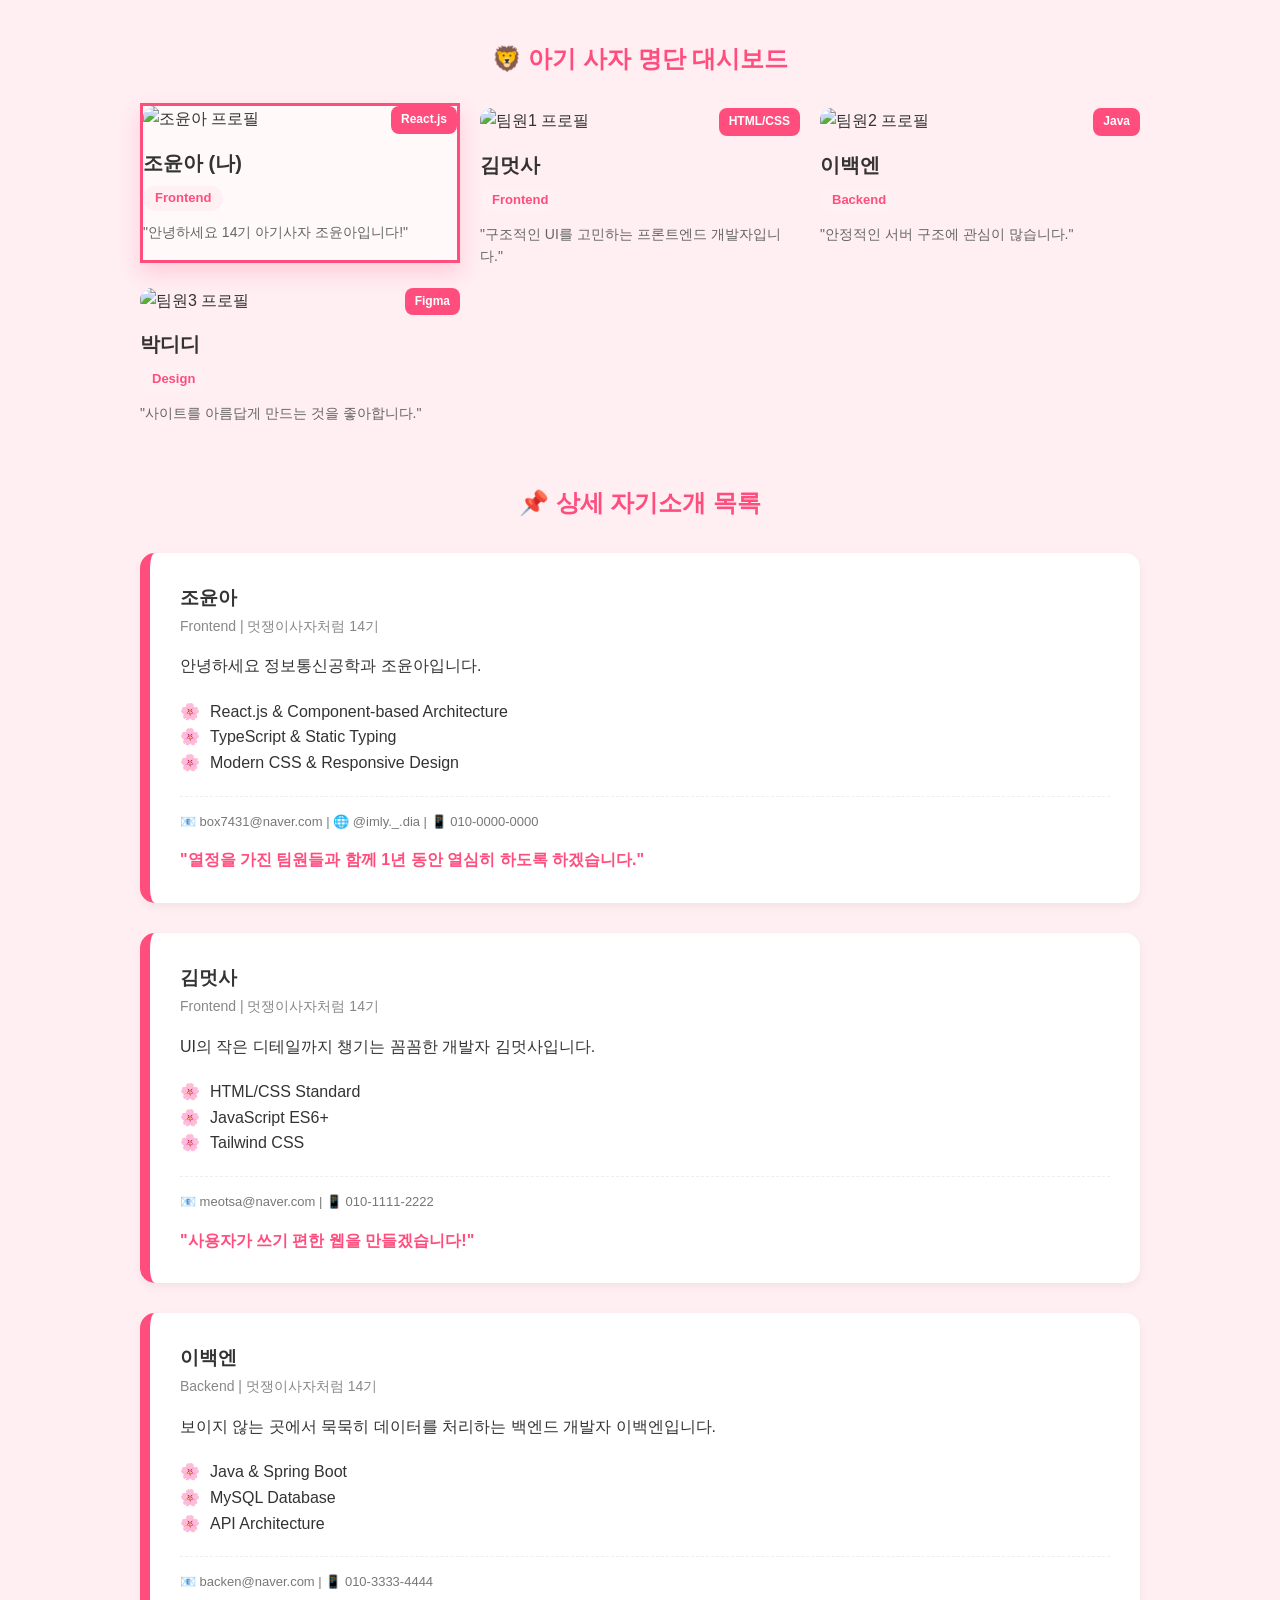
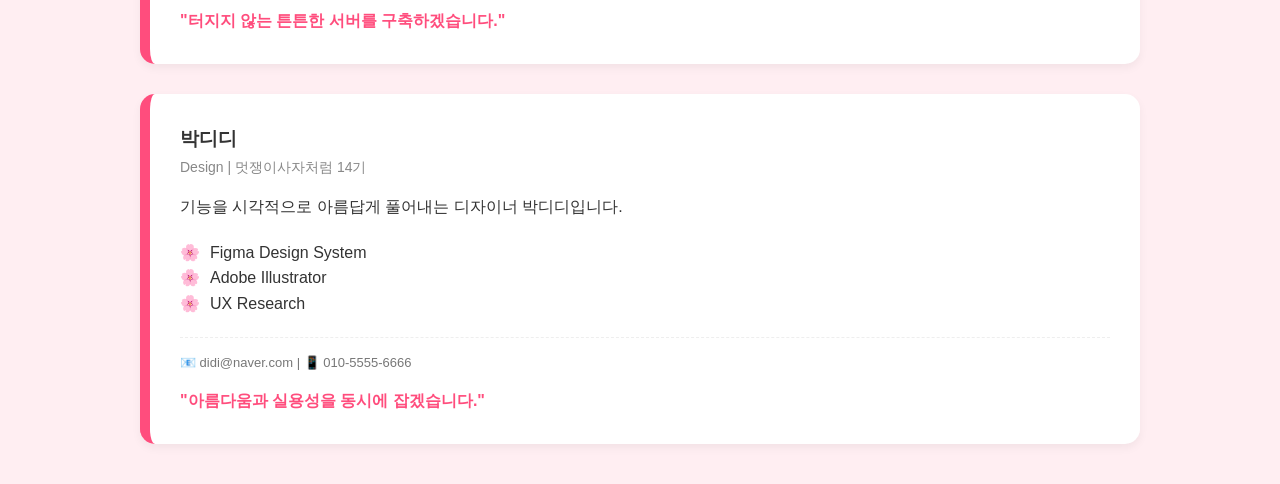
==== week03/index.html @ 567e05c1 "Add files via upload" ====
<!DOCTYPE html>
<html lang="ko">
<head>
    <meta charset="UTF-8">
    <meta name="viewport" content="width=device-width, initial-scale=1.0">
    <title>아기 사자 대시보드 | 멋쟁이사자처럼</title>
    <link rel="stylesheet" href="style.css">
</head>
<body>

    <main class="dashboard-container">
        <section class="summary-section">
            <h1 class="main-title">🦁 아기 사자 명단 대시보드</h1>
            <div class="card-grid">
                
                <article class="member-card my-card">
                    <div class="image-wrapper">
                        <span class="tech-badge">React.js</span> 
                        <img src="C:\Users\yoon1\Desktop\멋사\TIL\week03_TIL\고양이1.jpg" alt="조윤아 프로필" class="card-img">
                    </div>
                    <div class="card-info">
                        <h2 class="card-name">조윤아 (나)</h2>
                        <span class="part-tag">Frontend</span>
                        <p class="card-one-line">"안녕하세요 14기 아기사자 조윤아입니다!"</p>
                    </div>
                </article>

                <article class="member-card">
                    <div class="image-wrapper">
                        <span class="tech-badge">HTML/CSS</span>
                        <img src="C:\Users\yoon1\Desktop\멋사\TIL\week03_TIL\고양이2.jpg" alt="팀원1 프로필" class="card-img">
                    </div>
                    <div class="card-info">
                        <h2 class="card-name">김멋사</h2>
                        <span class="part-tag">Frontend</span>
                        <p class="card-one-line">"구조적인 UI를 고민하는 프론트엔드 개발자입니다."</p>
                    </div>
                </article>

                <article class="member-card">
                    <div class="image-wrapper">
                        <span class="tech-badge">Java</span>
                        <img src="C:\Users\yoon1\Desktop\멋사\TIL\week03_TIL\고양이3.jpg" alt="팀원2 프로필" class="card-img">
                    </div>
                    <div class="card-info">
                        <h2 class="card-name">이백엔</h2>
                        <span class="part-tag">Backend</span>
                        <p class="card-one-line">"안정적인 서버 구조에 관심이 많습니다."</p>
                    </div>
                </article>

                <article class="member-card">
                    <div class="image-wrapper">
                        <span class="tech-badge">Figma</span>
                        <img src="C:\Users\yoon1\Desktop\멋사\TIL\week03_TIL\고양이4.jpg" alt="팀원3 프로필" class="card-img">
                    </div>
                    <div class="card-info">
                        <h2 class="card-name">박디디</h2>
                        <span class="part-tag">Design</span>
                        <p class="card-one-line">"사이트를 아름답게 만드는 것을 좋아합니다."</p>
                    </div>
                </article>

            </div>
        </section>

        <section class="detail-section">
            <h2 class="sub-title">📌 상세 자기소개 목록</h2>
            <div class="detail-list">
                
                <article class="detail-card">
                    <div class="detail-header">
                        <h3>조윤아</h3>
                        <span class="detail-part">Frontend | 멋쟁이사자처럼 14기</span>
                    </div>
                    <p class="detail-intro">안녕하세요 정보통신공학과 조윤아입니다.</p>
                    <ul class="detail-tech">
                        <li>React.js & Component-based Architecture</li>
                        <li>TypeScript & Static Typing</li>
                        <li>Modern CSS & Responsive Design</li>
                    </ul>
                    <div class="detail-contact">
                        <p>📧 box7431@naver.com | 🌐 @imly._.dia | 📱 010-0000-0000</p>
                    </div>
                    <p class="detail-resolution">"열정을 가진 팀원들과 함께 1년 동안 열심히 하도록 하겠습니다."</p>
                </article>

                <article class="detail-card">
                    <div class="detail-header">
                        <h3>김멋사</h3>
                        <span class="detail-part">Frontend | 멋쟁이사자처럼 14기</span>
                    </div>
                    <p class="detail-intro">UI의 작은 디테일까지 챙기는 꼼꼼한 개발자 김멋사입니다.</p>
                    <ul class="detail-tech">
                        <li>HTML/CSS Standard</li>
                        <li>JavaScript ES6+</li>
                        <li>Tailwind CSS</li>
                    </ul>
                    <div class="detail-contact">
                        <p>📧 meotsa@naver.com | 📱 010-1111-2222</p>
                    </div>
                    <p class="detail-resolution">"사용자가 쓰기 편한 웹을 만들겠습니다!"</p>
                </article>

                <article class="detail-card">
                    <div class="detail-header">
                        <h3>이백엔</h3>
                        <span class="detail-part">Backend | 멋쟁이사자처럼 14기</span>
                    </div>
                    <p class="detail-intro">보이지 않는 곳에서 묵묵히 데이터를 처리하는 백엔드 개발자 이백엔입니다.</p>
                    <ul class="detail-tech">
                        <li>Java & Spring Boot</li>
                        <li>MySQL Database</li>
                        <li>API Architecture</li>
                    </ul>
                    <div class="detail-contact">
                        <p>📧 backen@naver.com | 📱 010-3333-4444</p>
                    </div>
                    <p class="detail-resolution">"터지지 않는 튼튼한 서버를 구축하겠습니다."</p>
                </article>

                <article class="detail-card">
                    <div class="detail-header">
                        <h3>박디디</h3>
                        <span class="detail-part">Design | 멋쟁이사자처럼 14기</span>
                    </div>
                    <p class="detail-intro">기능을 시각적으로 아름답게 풀어내는 디자이너 박디디입니다.</p>
                    <ul class="detail-tech">
                        <li>Figma Design System</li>
                        <li>Adobe Illustrator</li>
                        <li>UX Research</li>
                    </ul>
                    <div class="detail-contact">
                        <p>📧 didi@naver.com | 📱 010-5555-6666</p>
                    </div>
                    <p class="detail-resolution">"아름다움과 실용성을 동시에 잡겠습니다."</p>
                </article>

            </div>
        </section>
    </main>

</body>
</html>
---- week03/style.css ----
* {
    margin: 0;
    padding: 0;
    box-sizing: border-box; 
}

body {
    font-family: 'Pretendard', -apple-system, sans-serif;
    background-color: #ffeef2;
    color: #333;
    line-height: 1.6;
    padding: 40px 20px;
}

.dashboard-container {
    max-width: 1000px; 
    margin: 0 auto; 
}

.main-title, .sub-title {
    text-align: center;
    margin-bottom: 30px;
    color: #ff4d7d; 
}


.summary-section {
    margin-bottom: 60px;
}

.card-grid {
    display: grid; 
    gap: 20px; 
    grid-template-columns: repeat(1, 1fr);
}


@media (min-width: 600px) {
    .card-grid {
        grid-template-columns: repeat(2, 1fr);
    }
}


@media (min-width: 900px) {
    .card-grid {
        grid-template-columns: repeat(3, 1fr);
    }
}

/
.member-card {
    background: #fff;
    border-radius: 15px;
    padding: 25px;
    box-shadow: 0 4px 10px rgba(0,0,0,0.05);

    display: flex;
    flex-direction: column;
    align-items: center;
    text-align: center;
}


.my-card {
    border: 3px solid #ff4d7d;
    background-color: #fff9fa;
    transform: translateY(-5px); 
    box-shadow: 0 10px 20px rgba(255, 77, 125, 0.2);
}


.image-wrapper {
    position: relative; /* 배지의 기준점이 될 부모 상자 */
    margin-bottom: 15px;
}

.tech-badge {
    position: absolute; 
    top: 0;
    right: 0;
    background-color: #ff4d7d;
    color: white;
    padding: 4px 10px;
    border-radius: 8px;
    font-size: 12px;
    font-weight: bold;
}

.card-img {
    width: 130px;
    height: 130px;
    object-fit: cover; 
    border-radius: 12px;
}

.card-name {
    font-size: 20px;
    margin-bottom: 5px;
}

.part-tag {
    display: inline-block;
    background: #fff0f3;
    color: #ff4d7d;
    padding: 2px 12px;
    border-radius: 20px;
    font-size: 13px;
    font-weight: bold;
    margin-bottom: 10px;
}

.card-one-line {
    font-size: 14px;
    color: #666;
}

.detail-list {
    display: flex;
    flex-direction: column;
    gap: 30px;
}

.detail-card {
    background: #fff;
    border-radius: 15px;
    padding: 30px;
    box-shadow: 0 4px 10px rgba(0,0,0,0.05);
    border-left: 10px solid #ff4d7d;
}

.detail-header {
    margin-bottom: 15px;
}

.detail-part {
    color: #888;
    font-size: 14px;
}

.detail-intro {
    margin-bottom: 20px;
}

.detail-tech {
    list-style: none; 
    margin-bottom: 20px;
}

.detail-tech li::before {
    content: "🌸"; 
    margin-right: 10px;
}

.detail-contact {
    padding-top: 15px;
    border-top: 1px dashed #eee;
    font-size: 13px;
    color: #777;
    margin-bottom: 15px;
}

.detail-resolution {
    font-weight: bold;
    color: #ff4d7d;
}
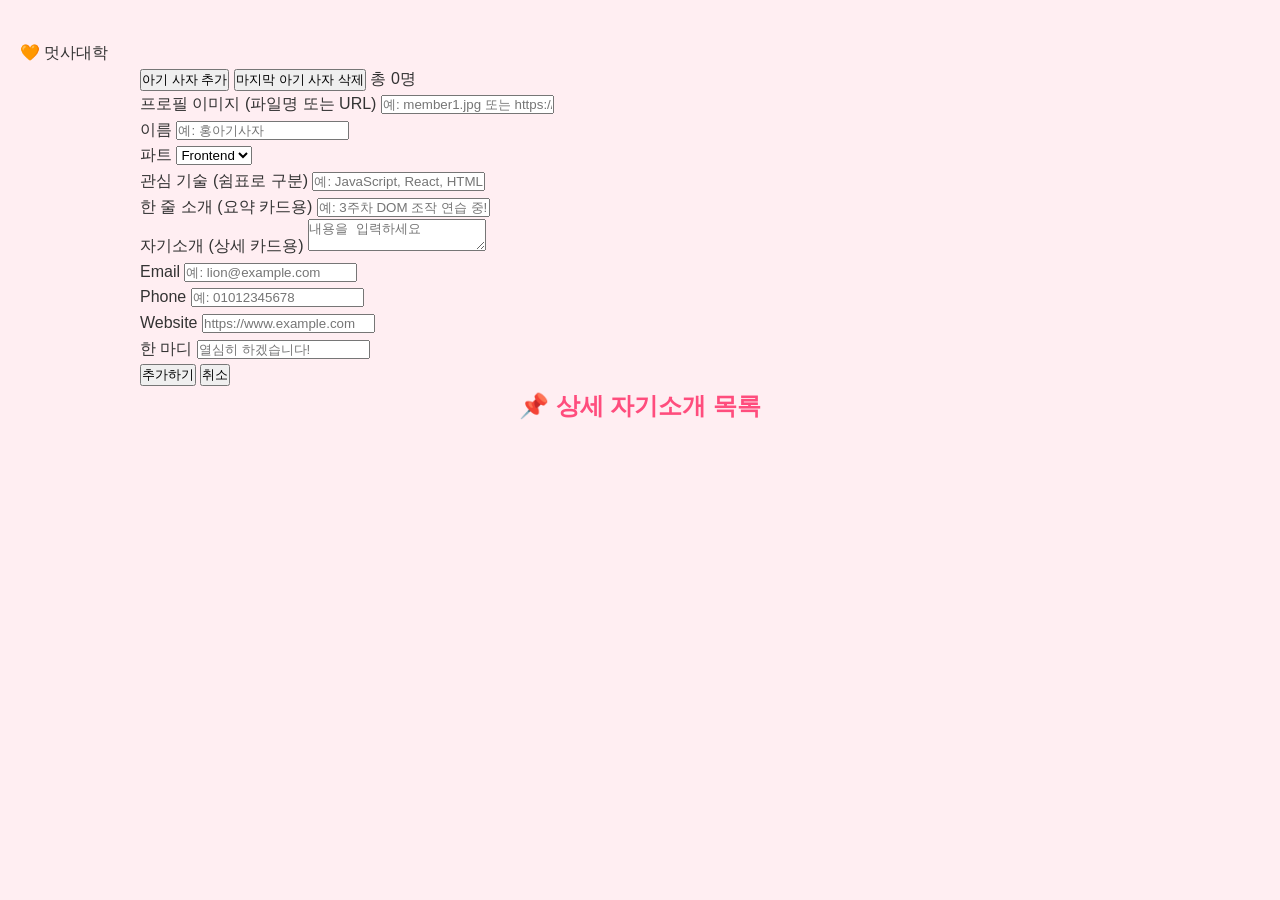
==== commit 29e2f8da: "Rename index.html to week03/index.html" ====
--- a/week03/index.html
+++ b/week03/index.html
@@ -3,142 +3,87 @@
 <head>
     <meta charset="UTF-8">
     <meta name="viewport" content="width=device-width, initial-scale=1.0">
-    <title>아기 사자 대시보드 | 멋쟁이사자처럼</title>
+    <title>아기사자 대시보드 | 멋사대학</title>
     <link rel="stylesheet" href="style.css">
 </head>
 <body>
+    <header class="navbar">
+        <div class="nav-container">
+            <span class="logo">🧡 멋사대학</span>
+        </div>
+    </header>
 
     <main class="dashboard-container">
-        <section class="summary-section">
-            <h1 class="main-title">🦁 아기 사자 명단 대시보드</h1>
-            <div class="card-grid">
-                
-                <article class="member-card my-card">
-                    <div class="image-wrapper">
-                        <span class="tech-badge">React.js</span> 
-                        <img src="C:\Users\yoon1\Desktop\멋사\TIL\week03_TIL\고양이1.jpg" alt="조윤아 프로필" class="card-img">
-                    </div>
-                    <div class="card-info">
-                        <h2 class="card-name">조윤아 (나)</h2>
-                        <span class="part-tag">Frontend</span>
-                        <p class="card-one-line">"안녕하세요 14기 아기사자 조윤아입니다!"</p>
-                    </div>
-                </article>
-
-                <article class="member-card">
-                    <div class="image-wrapper">
-                        <span class="tech-badge">HTML/CSS</span>
-                        <img src="C:\Users\yoon1\Desktop\멋사\TIL\week03_TIL\고양이2.jpg" alt="팀원1 프로필" class="card-img">
-                    </div>
-                    <div class="card-info">
-                        <h2 class="card-name">김멋사</h2>
-                        <span class="part-tag">Frontend</span>
-                        <p class="card-one-line">"구조적인 UI를 고민하는 프론트엔드 개발자입니다."</p>
-                    </div>
-                </article>
-
-                <article class="member-card">
-                    <div class="image-wrapper">
-                        <span class="tech-badge">Java</span>
-                        <img src="C:\Users\yoon1\Desktop\멋사\TIL\week03_TIL\고양이3.jpg" alt="팀원2 프로필" class="card-img">
-                    </div>
-                    <div class="card-info">
-                        <h2 class="card-name">이백엔</h2>
-                        <span class="part-tag">Backend</span>
-                        <p class="card-one-line">"안정적인 서버 구조에 관심이 많습니다."</p>
-                    </div>
-                </article>
-
-                <article class="member-card">
-                    <div class="image-wrapper">
-                        <span class="tech-badge">Figma</span>
-                        <img src="C:\Users\yoon1\Desktop\멋사\TIL\week03_TIL\고양이4.jpg" alt="팀원3 프로필" class="card-img">
-                    </div>
-                    <div class="card-info">
-                        <h2 class="card-name">박디디</h2>
-                        <span class="part-tag">Design</span>
-                        <p class="card-one-line">"사이트를 아름답게 만드는 것을 좋아합니다."</p>
-                    </div>
-                </article>
-
+        <section class="control-panel">
+            <div class="control-wrapper">
+                <button id="btn-toggle-form" class="btn-white">아기 사자 추가</button>
+                <button id="btn-delete-last" class="btn-white">마지막 아기 사자 삭제</button>
+                <span class="total-badge">총 <span id="total-count">0</span>명</span>
             </div>
         </section>
 
+        <section id="form-section" class="form-container hidden">
+            <form id="add-lion-form">
+                <div class="form-grid">
+                    <div class="form-group full">
+                        <label>프로필 이미지 (파일명 또는 URL)</label>
+                        <input type="text" name="profileImg" placeholder="예: member1.jpg 또는 https://..." required>
+                    </div>
+                    <div class="form-group">
+                        <label>이름</label>
+                        <input type="text" name="name" placeholder="예: 홍아기사자" required>
+                    </div>
+                    <div class="form-group">
+                        <label>파트</label>
+                        <select name="part" required>
+                            <option value="Frontend">Frontend</option>
+                            <option value="Backend">Backend</option>
+                            <option value="Design">Design</option>
+                        </select>
+                    </div>
+                    <div class="form-group full">
+                        <label>관심 기술 (쉼표로 구분)</label>
+                        <input type="text" name="skills" placeholder="예: JavaScript, React, HTML/CSS" required>
+                    </div>
+                    <div class="form-group full">
+                        <label>한 줄 소개 (요약 카드용)</label>
+                        <input type="text" name="oneLine" placeholder="예: 3주차 DOM 조작 연습 중!" required>
+                    </div>
+                    <div class="form-group full">
+                        <label>자기소개 (상세 카드용)</label>
+                        <textarea name="bio" placeholder="내용을 입력하세요" required></textarea>
+                    </div>
+                    <div class="form-group">
+                        <label>Email</label>
+                        <input type="email" name="email" placeholder="예: lion@example.com" required>
+                    </div>
+                    <div class="form-group">
+                        <label>Phone</label>
+                        <input type="tel" name="phone" placeholder="예: 01012345678" required>
+                    </div>
+                    <div class="form-group full">
+                        <label>Website</label>
+                        <input type="url" name="website" placeholder="https://www.example.com" required>
+                    </div>
+                    <div class="form-group full">
+                        <label>한 마디</label>
+                        <input type="text" name="resolution" placeholder="열심히 하겠습니다!" required>
+                    </div>
+                </div>
+                <div class="form-footer">
+                    <button type="submit" class="btn-submit">추가하기</button>
+                    <button type="button" id="btn-cancel" class="btn-cancel">취소</button>
+                </div>
+            </form>
+        </section>
+
+        <section id="summary-grid" class="card-grid"></section>
+
         <section class="detail-section">
             <h2 class="sub-title">📌 상세 자기소개 목록</h2>
-            <div class="detail-list">
-                
-                <article class="detail-card">
-                    <div class="detail-header">
-                        <h3>조윤아</h3>
-                        <span class="detail-part">Frontend | 멋쟁이사자처럼 14기</span>
-                    </div>
-                    <p class="detail-intro">안녕하세요 정보통신공학과 조윤아입니다.</p>
-                    <ul class="detail-tech">
-                        <li>React.js & Component-based Architecture</li>
-                        <li>TypeScript & Static Typing</li>
-                        <li>Modern CSS & Responsive Design</li>
-                    </ul>
-                    <div class="detail-contact">
-                        <p>📧 box7431@naver.com | 🌐 @imly._.dia | 📱 010-0000-0000</p>
-                    </div>
-                    <p class="detail-resolution">"열정을 가진 팀원들과 함께 1년 동안 열심히 하도록 하겠습니다."</p>
-                </article>
-
-                <article class="detail-card">
-                    <div class="detail-header">
-                        <h3>김멋사</h3>
-                        <span class="detail-part">Frontend | 멋쟁이사자처럼 14기</span>
-                    </div>
-                    <p class="detail-intro">UI의 작은 디테일까지 챙기는 꼼꼼한 개발자 김멋사입니다.</p>
-                    <ul class="detail-tech">
-                        <li>HTML/CSS Standard</li>
-                        <li>JavaScript ES6+</li>
-                        <li>Tailwind CSS</li>
-                    </ul>
-                    <div class="detail-contact">
-                        <p>📧 meotsa@naver.com | 📱 010-1111-2222</p>
-                    </div>
-                    <p class="detail-resolution">"사용자가 쓰기 편한 웹을 만들겠습니다!"</p>
-                </article>
-
-                <article class="detail-card">
-                    <div class="detail-header">
-                        <h3>이백엔</h3>
-                        <span class="detail-part">Backend | 멋쟁이사자처럼 14기</span>
-                    </div>
-                    <p class="detail-intro">보이지 않는 곳에서 묵묵히 데이터를 처리하는 백엔드 개발자 이백엔입니다.</p>
-                    <ul class="detail-tech">
-                        <li>Java & Spring Boot</li>
-                        <li>MySQL Database</li>
-                        <li>API Architecture</li>
-                    </ul>
-                    <div class="detail-contact">
-                        <p>📧 backen@naver.com | 📱 010-3333-4444</p>
-                    </div>
-                    <p class="detail-resolution">"터지지 않는 튼튼한 서버를 구축하겠습니다."</p>
-                </article>
-
-                <article class="detail-card">
-                    <div class="detail-header">
-                        <h3>박디디</h3>
-                        <span class="detail-part">Design | 멋쟁이사자처럼 14기</span>
-                    </div>
-                    <p class="detail-intro">기능을 시각적으로 아름답게 풀어내는 디자이너 박디디입니다.</p>
-                    <ul class="detail-tech">
-                        <li>Figma Design System</li>
-                        <li>Adobe Illustrator</li>
-                        <li>UX Research</li>
-                    </ul>
-                    <div class="detail-contact">
-                        <p>📧 didi@naver.com | 📱 010-5555-6666</p>
-                    </div>
-                    <p class="detail-resolution">"아름다움과 실용성을 동시에 잡겠습니다."</p>
-                </article>
-
-            </div>
+            <div id="detail-list" class="detail-list"></div>
         </section>
     </main>
-
+    <script src="script.js"></script>
 </body>
-</html>+</html>
